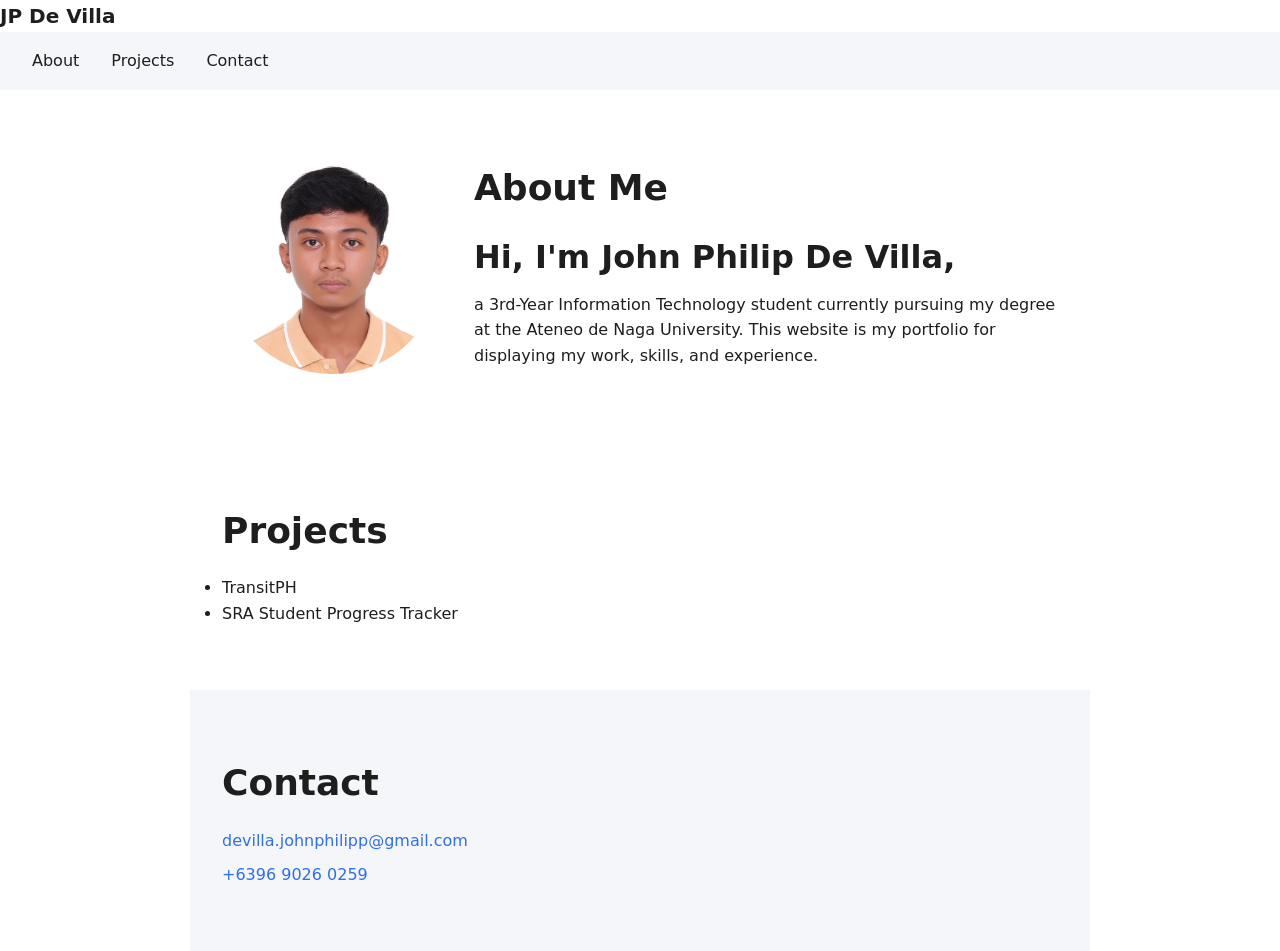
==== index.html @ 7314ba01 "replaced and rename to index.html." ====
<!DOCTYPE html>
<html lang="en">
<head>
    <meta charset="UTF-8">
    <meta name="viewport" content="width=device-width, initial-scale=1.0">
    <title>JP De Villa</title>
    <link rel="stylesheet" href="styles.css">
</head>
<body>
    <span id="logo">JP De Villa</span>
    <header>
        <nav>
            <ul>
                <li><a href="#about">About</a></li>
                <li><a href="#projects">Projects</a></li>
                <li><a href="#contact">Contact</a></li>
            </ul>
        </nav>
    </header>
<main>
<section id="about">
 <div class="about-content">
     <img src="imresizer-1725711321705.jpg" alt="JP De Villa professional logo or headshot for portfolio site" id="logo-image"> 
 <div class="about-text">
   
     <h2>About Me</h2>
<p id="text-em"><b>Hi, I'm John Philip De Villa,</b></p> 
    
<p> a 3rd-Year Information Technology student currently pursuing my degree at the Ateneo de Naga University.
This website is my portfolio for displaying my work, skills, and experience.</p>
</div>
</div>
</section>
</main>

<section id="projects">
    <h2>Projects</h2>
<ul> 
    <li>TransitPH</li>
    <li>SRA Student Progress Tracker</li>
</ul>
</section>

<section id="contact">
    <h2>Contact</h2>
<div class="contact-info">
<footer><a href="mailto:devilla.johnphilipp@gmail.com">devilla.johnphilipp@gmail.com</a></footer>
<footer><a href="tel:+639690260259">+6396 9026 0259</a></footer>
</div>  
</section>
</body>
</html>
---- styles.css ----
*, *::before, *::after {
    box-sizing: border-box;
    margin: 0;
    padding: 0;
}


:root {
    --color-bg: #ffffff;
    --color-bg-alt: #f5f6fa;
    --color-text: #1e1e1e;
    --color-primary: #2f6fed;
    --color-primary-dark: #1d4fbf;
    --font-main: system-ui, -apple-system, "Segoe UI", Roboto, sans-serif;
    --spacing-sm: 0.5rem;
    --spacing-md: 1rem;
    --spacing-lg: 2rem;
    --spacing-xl: 4rem;
    --max-width: 900px;
}


body {
    font-family: var(--font-main);
    color: var(--color-text);
    background: var(--color-bg);
    line-height: 1.6;
}

h2 {
    font-size: 1.75rem;
    margin-bottom: var(--spacing-md);
}

p {
    max-width: 65ch; 
}

a {
    color: var(--color-primary);
    text-decoration: none;
}

a:hover,
a:focus {
    text-decoration: underline;
}


header {
    display: flex;
    flex-wrap: wrap;
    align-items: center;
    justify-content: space-between;
    gap: var(--spacing-md);
    padding: var(--spacing-md) var(--spacing-lg);
    background: var(--color-bg-alt);
    position: sticky;
    top: 0;
    z-index: 10;
}

#logo {
    font-weight: 700;
    font-size: 1.25rem;
}


.about-content {
    display: flex;
    flex-direction: column; 
    align-items: center;
    gap: var(--spacing-lg);
    text-align: center;
}

#logo-image {
    width: 220px;
    height: 220px;
    object-fit: cover;    
    border-radius: 50%;   
    flex-shrink: 0;       
}
.about-text {
    flex: 1; 
}

#text-em {
    font-size: 2rem;
 margin-bottom: var(--spacing-sm); 
}
@media (min-width: 640px) {
    .about-content {
        flex-direction: row; 
        align-items: center;
        text-align: left;
    }
}

header nav ul {
    display: flex;
    gap: var(--spacing-lg);
    list-style: none;
}

header nav a {
    color: var(--color-text);
    font-weight: 500;
}

header nav a.active {
    color: var(--color-primary);
}


section {
    max-width: var(--max-width);
    margin: 0 auto;
    padding: var(--spacing-xl) var(--spacing-lg);
    scroll-margin-top: 80px; 
}

section:nth-of-type(even) {
    background: var(--color-bg-alt);
}

.contact-info {
    display: flex;
    flex-direction: column;
    gap: var(--spacing-sm)
}
@media (min-width: 640px) {
    section {
        padding: var(--spacing-xl) var(--spacing-lg);
    }

    h2 {
        font-size: 2.25rem;
    }
}
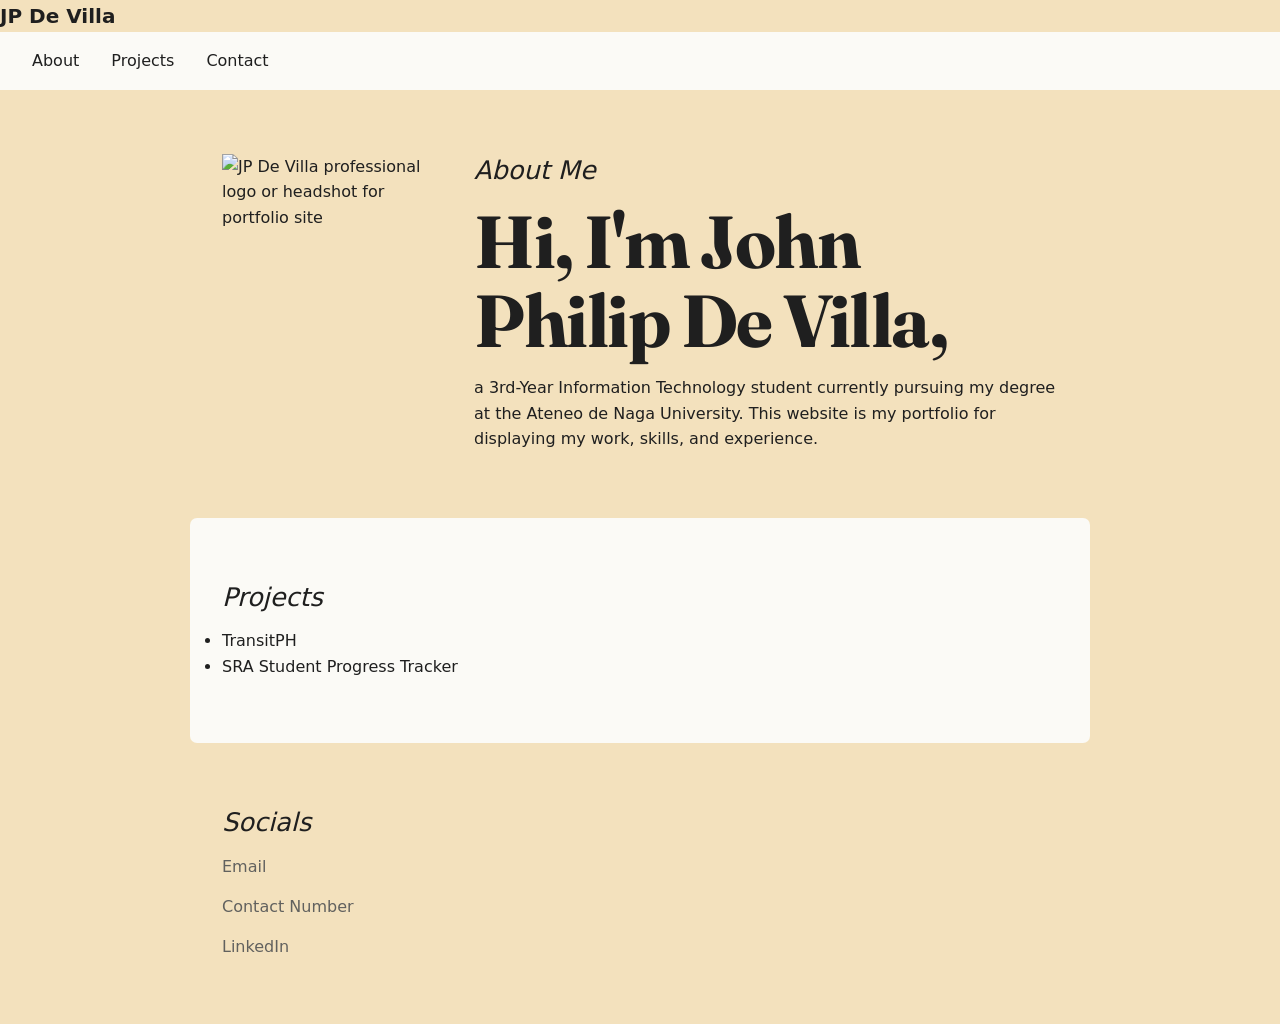
==== commit 0d0a9aac: "adjusted codes; improved design." ====
--- a/index.html
+++ b/index.html
@@ -4,6 +4,9 @@
     <meta charset="UTF-8">
     <meta name="viewport" content="width=device-width, initial-scale=1.0">
     <title>JP De Villa</title>
+    <link rel="preconnect" href="https://fonts.googleapis.com">
+    <link rel="preconnect" href="https://fonts.gstatic.com" crossorigin>
+    <link href="https://fonts.googleapis.com/css2?family=Fraunces:ital,wght@0,400;0,600;1,400;1,500&family=Inter:wght@400;500;600&family=JetBrains+Mono:wght@400;500&display=swap" rel="stylesheet">
     <link rel="stylesheet" href="styles.css">
 </head>
 <body>
@@ -20,7 +23,7 @@
 <main>
 <section id="about">
  <div class="about-content">
-     <img src="imresizer-1725711321705.jpg" alt="JP De Villa professional logo or headshot for portfolio site" id="logo-image"> 
+     <img src="DSC05195.jpg" alt="JP De Villa professional logo or headshot for portfolio site" id="logo-image"> 
  <div class="about-text">
    
      <h2>About Me</h2>
@@ -31,7 +34,6 @@
 </div>
 </div>
 </section>
-</main>
 
 <section id="projects">
     <h2>Projects</h2>
@@ -42,11 +44,14 @@
 </section>
 
 <section id="contact">
-    <h2>Contact</h2>
+   <h2>Socials</h2>
 <div class="contact-info">
-<footer><a href="mailto:devilla.johnphilipp@gmail.com">devilla.johnphilipp@gmail.com</a></footer>
-<footer><a href="tel:+639690260259">+6396 9026 0259</a></footer>
+<footer><a href="mailto:devilla.johnphilipp@gmail.com" target="_blank" rel="noopener noreferrer">Email</a></footer>
+<footer><a href="tel:+639690260259">Contact Number</a></footer>
+<footer><a href="https://www.linkedin.com/in/johnphilip-devilla-722bb538a/" target="_blank" rel="noopener noreferrer"  >LinkedIn</a></footer>
 </div>  
 </section>
+</main>
+<script src="script.js"></script>
 </body>
-</html>
+</html>
--- a/styles.css
+++ b/styles.css
@@ -1,4 +1,3 @@
-
 *, *::before, *::after {
     box-sizing: border-box;
     margin: 0;
@@ -7,13 +6,16 @@
 
 
 :root {
-    --color-bg: #ffffff;
-    --color-bg-alt: #f5f6fa;
-    --color-text: #1e1e1e;
-    --color-primary: #2f6fed;
+    --color-bg: #f3e1bd;
+    --color-bg-alt: #fbfaf6;
+    --color-text: hsl(0, 0%, 12%);
+    --color-primary: #5f5f5dfc;
     --color-primary-dark: #1d4fbf;
-    --font-main: system-ui, -apple-system, "Segoe UI", Roboto, sans-serif;
-    --spacing-sm: 0.5rem;
+    --font-display: 'Fraunces', Georgia, 'Times New Roman', serif;
+    --font-body: 'Inter', -apple-system, BlinkMacSystemFont, 'Segoe UI', sans-serif;
+    --font-mono: 'JetBrains Mono', ui-monospace, 'SF Mono', monospace;
+    --font-main: system-ui, -apple-system, "Fraunces 9pt SuperSoft Thin", JetBrains Mono, sans-serif;
+    --spacing-sm: 0.9rem;
     --spacing-md: 1rem;
     --spacing-lg: 2rem;
     --spacing-xl: 4rem;
@@ -29,8 +31,11 @@
 }
 
 h2 {
-    font-size: 1.75rem;
+    font-style: italic;
+    font-size: clamp(1.1rem, 2.5vw, 1.6rem);
     margin-bottom: var(--spacing-md);
+    font-weight: 100;
+    line-height: 1.2;
 }
 
 p {
@@ -76,10 +81,11 @@
 }
 
 #logo-image {
+    size: 30;
     width: 220px;
-    height: 220px;
+    height: 300px;
     object-fit: cover;    
-    border-radius: 50%;   
+     
     flex-shrink: 0;       
 }
 .about-text {
@@ -87,7 +93,12 @@
 }
 
 #text-em {
-    font-size: 2rem;
+    font-family:var(--font-display);
+     font-weight: 50;
+     font-size: clamp(2.3rem, 6.2vw, 4.6rem);
+    line-height: 1.08;
+    letter-spacing: -0.02em;
+    max-width: 16ch;
  margin-bottom: var(--spacing-sm); 
 }
 @media (min-width: 640px) {
@@ -123,6 +134,7 @@
 
 section:nth-of-type(even) {
     background: var(--color-bg-alt);
+    border-radius: 7px 7px 7px 7px;
 }
 
 .contact-info {
@@ -134,8 +146,4 @@
     section {
         padding: var(--spacing-xl) var(--spacing-lg);
     }
-
-    h2 {
-        font-size: 2.25rem;
-    }
 }
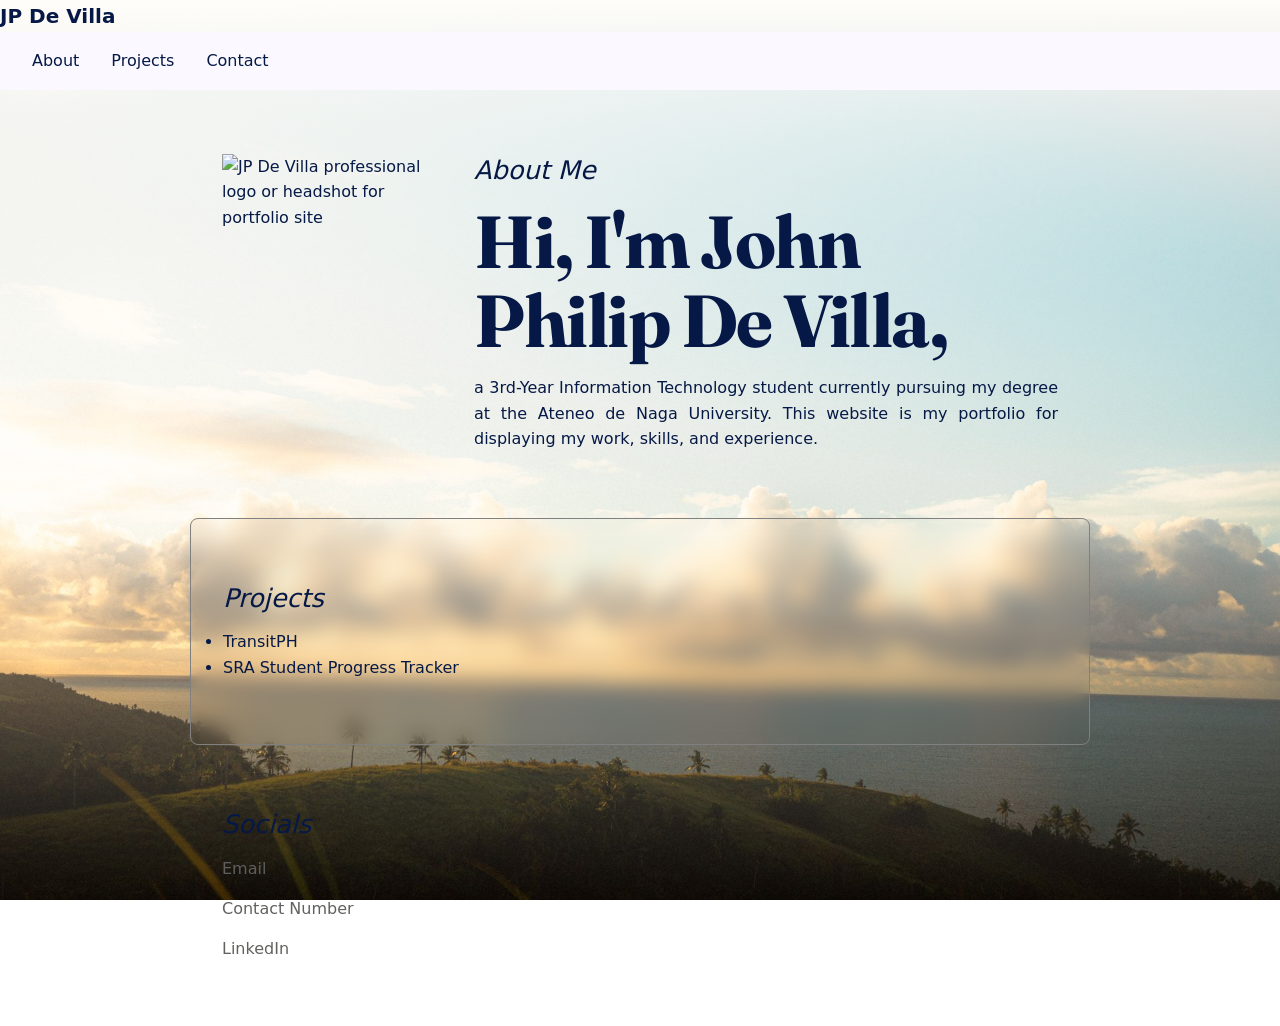
==== commit 31d41bfb: "add background-image element w/ linear gradient." ====
--- a/index.html
+++ b/index.html
@@ -29,7 +29,7 @@
      <h2>About Me</h2>
 <p id="text-em"><b>Hi, I'm John Philip De Villa,</b></p> 
     
-<p> a 3rd-Year Information Technology student currently pursuing my degree at the Ateneo de Naga University.
+<p id="text-description"> a 3rd-Year Information Technology student currently pursuing my degree at the Ateneo de Naga University.
 This website is my portfolio for displaying my work, skills, and experience.</p>
 </div>
 </div>
--- a/styles.css
+++ b/styles.css
@@ -6,9 +6,10 @@
 
 
 :root {
-    --color-bg: #f3e1bd;
-    --color-bg-alt: #fbfaf6;
-    --color-text: hsl(0, 0%, 12%);
+    --color-bg: #ffd03586;
+    --color-bg-alt: #fbf9ff;
+    --color-text: hsl(222, 84%, 15%);
+    --color-text-description: hsla(197, 58%, 8%, 0.979);
     --color-primary: #5f5f5dfc;
     --color-primary-dark: #1d4fbf;
     --font-display: 'Fraunces', Georgia, 'Times New Roman', serif;
@@ -26,8 +27,14 @@
 body {
     font-family: var(--font-main);
     color: var(--color-text);
-    background: var(--color-bg);
     line-height: 1.6;
+    background-image:
+        linear-gradient(rgb(255, 253, 249), rgba(0, 0, 0, 0)),
+        url("sunset-bg.jpg");
+    background-size: cover;
+    background-position: center top;
+    background-repeat: no-repeat;
+    background-attachment: fixed;
 }
 
 h2 {
@@ -101,6 +108,11 @@
     max-width: 16ch;
  margin-bottom: var(--spacing-sm); 
 }
+
+
+#text-description {
+  text-align: justify;
+}
 @media (min-width: 640px) {
     .about-content {
         flex-direction: row; 
@@ -133,8 +145,11 @@
 }
 
 section:nth-of-type(even) {
-    background: var(--color-bg-alt);
-    border-radius: 7px 7px 7px 7px;
+    background: transparent;
+    backdrop-filter: blur(10px);
+    border: 1px solid gray;
+    border-radius: 8px;
+   ;
 }
 
 .contact-info {
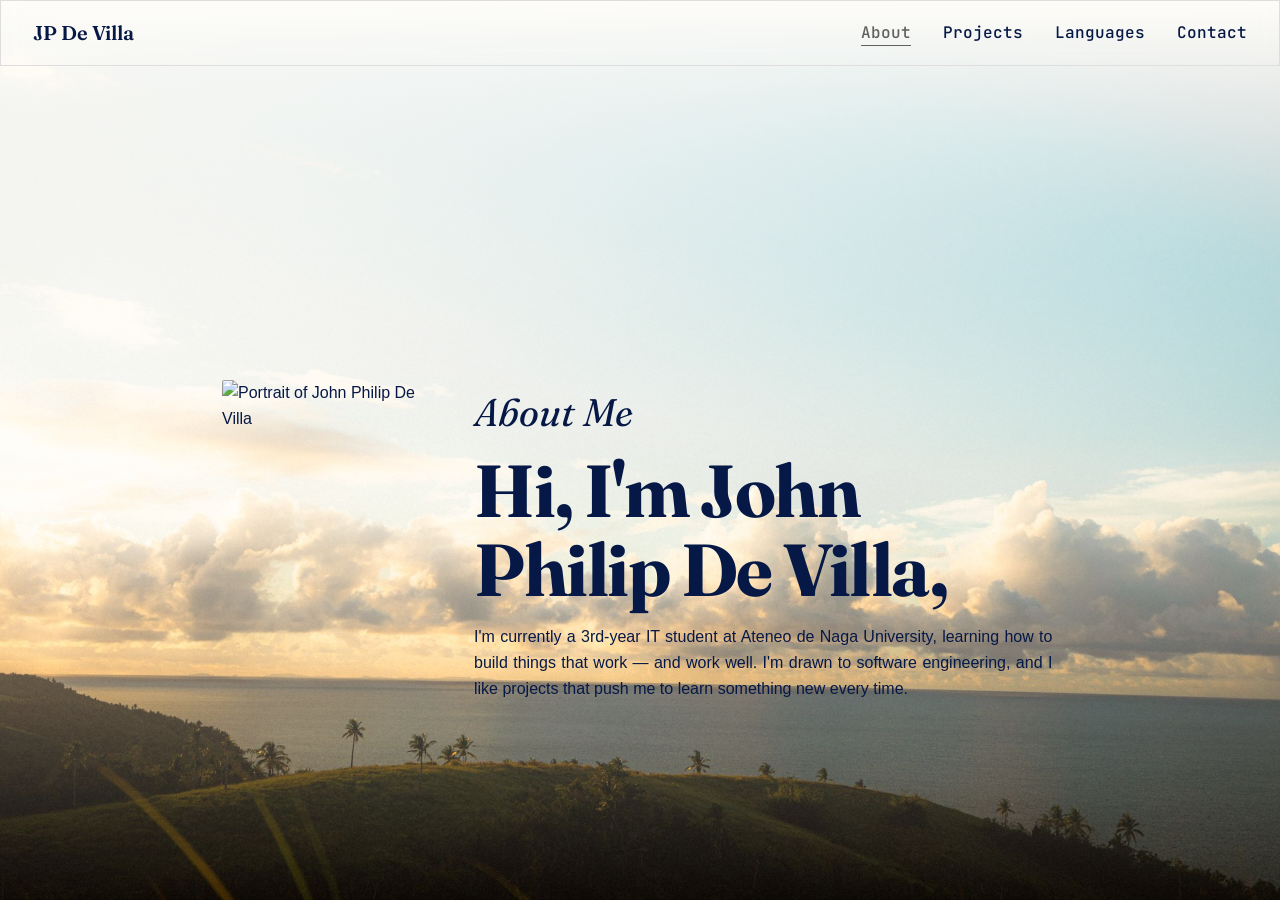
==== commit fd6cbbb4: "Move portfolio files to root directory for GitHub Pages" ====
--- a/index.html
+++ b/index.html
@@ -3,55 +3,43 @@
 <head>
     <meta charset="UTF-8">
     <meta name="viewport" content="width=device-width, initial-scale=1.0">
-    <title>JP De Villa</title>
+    <title>JP De Villa — About</title>
     <link rel="preconnect" href="https://fonts.googleapis.com">
     <link rel="preconnect" href="https://fonts.gstatic.com" crossorigin>
     <link href="https://fonts.googleapis.com/css2?family=Fraunces:ital,wght@0,400;0,600;1,400;1,500&family=Inter:wght@400;500;600&family=JetBrains+Mono:wght@400;500&display=swap" rel="stylesheet">
     <link rel="stylesheet" href="styles.css">
+    <link rel="stylesheet" href="https://cdnjs.cloudflare.com/ajax/libs/devicon/2.15.1/devicon.min.css">
 </head>
 <body>
-    <span id="logo">JP De Villa</span>
     <header>
+        <h1 id="logo">JP De Villa</h1>
         <nav>
             <ul>
-                <li><a href="#about">About</a></li>
-                <li><a href="#projects">Projects</a></li>
-                <li><a href="#contact">Contact</a></li>
+                <li><a href="index.html" class="active">About</a></li>
+                <li><a href="projects.html">Projects</a></li>
+                <li><a href="languages.html">Languages</a></li>
+                <li><a href="contact.html">Contact</a></li>
             </ul>
         </nav>
     </header>
-<main>
-<section id="about">
- <div class="about-content">
-     <img src="DSC05195.jpg" alt="JP De Villa professional logo or headshot for portfolio site" id="logo-image"> 
- <div class="about-text">
-   
-     <h2>About Me</h2>
-<p id="text-em"><b>Hi, I'm John Philip De Villa,</b></p> 
-    
-<p id="text-description"> a 3rd-Year Information Technology student currently pursuing my degree at the Ateneo de Naga University.
-This website is my portfolio for displaying my work, skills, and experience.</p>
-</div>
-</div>
-</section>
 
-<section id="projects">
-    <h2>Projects</h2>
-<ul> 
-    <li>TransitPH</li>
-    <li>SRA Student Progress Tracker</li>
-</ul>
-</section>
+    <main>
+        <section id="about">
+            <div class="about-content">
+                <img src="DSC05195.jpg" alt="Portrait of John Philip De Villa" id="logo-image">
+                <div class="about-text">
+                    <h2>About Me</h2>
+                    <p id="text-em"><b>Hi, I'm John Philip De Villa,</b></p>
+                    <p id="text-description">
+                        I'm currently a 3rd-year IT student at Ateneo de Naga University, learning how to build things
+                        that work — and work well. I'm drawn to software engineering, and I like projects that push me
+                        to learn something new every time.
+                    </p>
+                </div>
+            </div>
+        </section>
+    </main>
 
-<section id="contact">
-   <h2>Socials</h2>
-<div class="contact-info">
-<footer><a href="mailto:devilla.johnphilipp@gmail.com" target="_blank" rel="noopener noreferrer">Email</a></footer>
-<footer><a href="tel:+639690260259">Contact Number</a></footer>
-<footer><a href="https://www.linkedin.com/in/johnphilip-devilla-722bb538a/" target="_blank" rel="noopener noreferrer"  >LinkedIn</a></footer>
-</div>  
-</section>
-</main>
-<script src="script.js"></script>
+    <script src="script.js"></script>
 </body>
 </html>
--- a/styles.css
+++ b/styles.css
@@ -4,18 +4,13 @@
     padding: 0;
 }
 
-
 :root {
-    --color-bg: #ffd03586;
     --color-bg-alt: #fbf9ff;
     --color-text: hsl(222, 84%, 15%);
-    --color-text-description: hsla(197, 58%, 8%, 0.979);
     --color-primary: #5f5f5dfc;
-    --color-primary-dark: #1d4fbf;
     --font-display: 'Fraunces', Georgia, 'Times New Roman', serif;
     --font-body: 'Inter', -apple-system, BlinkMacSystemFont, 'Segoe UI', sans-serif;
     --font-mono: 'JetBrains Mono', ui-monospace, 'SF Mono', monospace;
-    --font-main: system-ui, -apple-system, "Fraunces 9pt SuperSoft Thin", JetBrains Mono, sans-serif;
     --spacing-sm: 0.9rem;
     --spacing-md: 1rem;
     --spacing-lg: 2rem;
@@ -23,9 +18,8 @@
     --max-width: 900px;
 }
 
-
 body {
-    font-family: var(--font-main);
+    font-family: var(--font-body);
     color: var(--color-text);
     line-height: 1.6;
     background-image:
@@ -38,15 +32,16 @@
 }
 
 h2 {
+    font-family: var(--font-display);
     font-style: italic;
-    font-size: clamp(1.1rem, 2.5vw, 1.6rem);
+    font-size: clamp(2.2rem, 4vw, 2.4rem);
     margin-bottom: var(--spacing-md);
-    font-weight: 100;
+    font-weight: 400;
     line-height: 1.2;
 }
 
 p {
-    max-width: 65ch; 
+    max-width: 65ch;
 }
 
 a {
@@ -58,6 +53,7 @@
 a:focus {
     text-decoration: underline;
 }
+
 
 
 header {
@@ -67,96 +63,207 @@
     justify-content: space-between;
     gap: var(--spacing-md);
     padding: var(--spacing-md) var(--spacing-lg);
-    background: var(--color-bg-alt);
+    background: transparent;
+    backdrop-filter: blur(10px);
+    border: 0.5px solid rgb(222, 222, 222);
     position: sticky;
     top: 0;
     z-index: 10;
 }
 
 #logo {
-    font-weight: 700;
+    font-family: var(--font-display);
+    font-weight: 600;
     font-size: 1.25rem;
-}
-
-
-.about-content {
-    display: flex;
-    flex-direction: column; 
-    align-items: center;
-    gap: var(--spacing-lg);
-    text-align: center;
-}
-
-#logo-image {
-    size: 30;
-    width: 220px;
-    height: 300px;
-    object-fit: cover;    
-     
-    flex-shrink: 0;       
-}
-.about-text {
-    flex: 1; 
-}
-
-#text-em {
-    font-family:var(--font-display);
-     font-weight: 50;
-     font-size: clamp(2.3rem, 6.2vw, 4.6rem);
-    line-height: 1.08;
-    letter-spacing: -0.02em;
-    max-width: 16ch;
- margin-bottom: var(--spacing-sm); 
-}
-
-
-#text-description {
-  text-align: justify;
-}
-@media (min-width: 640px) {
-    .about-content {
-        flex-direction: row; 
-        align-items: center;
-        text-align: left;
-    }
+    color: var(--color-text);
 }
 
 header nav ul {
     display: flex;
     gap: var(--spacing-lg);
     list-style: none;
+    font-family: var(--font-mono);
 }
 
 header nav a {
     color: var(--color-text);
     font-weight: 500;
+    padding-bottom: 2px;
+    border-bottom: 1px solid transparent;
 }
 
 header nav a.active {
     color: var(--color-primary);
-}
+    border-bottom: 1px solid var(--color-primary);
+}
+
 
 
 section {
     max-width: var(--max-width);
     margin: 0 auto;
     padding: var(--spacing-xl) var(--spacing-lg);
-    scroll-margin-top: 80px; 
-}
-
-section:nth-of-type(even) {
+    margin-top: 250px ;
+}
+
+.card-section {
     background: transparent;
     backdrop-filter: blur(10px);
-    border: 1px solid gray;
+    border: 0.5px solid rgb(222, 222, 222);
     border-radius: 8px;
-   ;
-}
-
-.contact-info {
+}
+
+
+
+.about-content {
     display: flex;
     flex-direction: column;
-    gap: var(--spacing-sm)
-}
+    align-items: center;
+    gap: var(--spacing-lg);
+    text-align: center;
+}
+
+#logo-image {
+    width: 220px;
+    height: 330px;
+    border-radius: 2px;
+    object-fit: cover;
+    flex-shrink: 0;
+}
+
+.about-text {
+    flex: 1;
+}
+
+#text-em {
+    font-family: var(--font-display);
+    font-weight: 500;
+    font-size: clamp(2.3rem, 6.2vw, 4.6rem);
+    line-height: 1.08;
+    letter-spacing: -0.02em;
+    max-width: 16ch;
+    margin-bottom: var(--spacing-sm);
+}
+
+#text-description {
+    text-align: justify;
+}
+
+@media (min-width: 640px) {
+    .about-content {
+        flex-direction: row;
+        align-items: center;
+        text-align: left;
+    }
+}
+
+
+#project-list {
+    list-style: none;
+    display: grid;
+    grid-template-columns: repeat(auto-fit, minmax(260px, 1fr));
+    gap: var(--spacing-lg);
+    margin-top: var(--spacing-md);
+}
+
+.project-card {
+    padding: var(--spacing-lg);
+    border: 0.5px solid rgb(222, 222, 222);
+    border-radius: 10px;
+    background: rgba(255, 255, 255, 0.4);
+    backdrop-filter: blur(10px);
+    display: flex;
+    flex-direction: column;
+    gap: var(--spacing-sm);
+    transition: transform 0.2s ease, box-shadow 0.2s ease;
+}
+
+.project-card:hover {
+    transform: translateY(-4px);
+    box-shadow: 0 8px 24px rgba(0, 0, 0, 0.08);
+}
+
+.project-card h3 {
+    font-family: var(--font-display);
+    font-size: 1.3rem;
+    font-weight: 600;
+}
+
+.project-tags {
+    display: flex;
+    flex-wrap: wrap;
+    gap: 0.5rem;
+}
+
+.project-tags span {
+    font-family: var(--font-mono);
+    font-size: 0.75rem;
+    padding: 0.25rem 0.6rem;
+    border-radius: 999px;
+    background: rgba(0, 0, 0, 0.05);
+    color: var(--color-text);
+}
+
+.project-card a {
+    margin-top: auto;
+    font-family: var(--font-mono);
+    font-weight: 500;
+    font-size: 0.9rem;
+}
+
+
+#programming-languages ul {
+    display: flex;
+    flex-wrap: wrap;
+    gap: var(--spacing-md);
+    list-style: none;
+    margin-top: var(--spacing-md);
+}
+
+#programming-languages li {
+    display: flex;
+    flex-direction: column;
+    align-items: center;
+    gap: 0.4rem;
+    padding: var(--spacing-sm);
+    border: 0.5px solid rgb(222, 222, 222);
+    border-radius: 8px;
+    font-family: var(--font-mono);
+    font-size: 0.85rem;
+    min-width: 80px;
+    transition: transform 0.15s ease, border-color 0.15s ease;
+}
+
+#programming-languages li:hover {
+    transform: translateY(-3px);
+    border-color: var(--color-primary);
+}
+
+#programming-languages i {
+    font-size: 2rem;
+}
+
+
+.contact-info footer {
+    display: flex;
+    flex-wrap: wrap;
+    gap: var(--spacing-md);
+}
+
+.contact-info footer a {
+    padding: 0.5rem 1rem;
+    border: 0.5px solid rgb(222, 222, 222);
+    border-radius: 999px;
+    font-family: var(--font-mono);
+    font-size: 0.9rem;
+}
+
+.contact-info footer a:hover {
+    border-color: var(--color-primary);
+    text-decoration: none;
+    color: var(--color-primary);
+}
+
 @media (min-width: 640px) {
     section {
         padding: var(--spacing-xl) var(--spacing-lg);
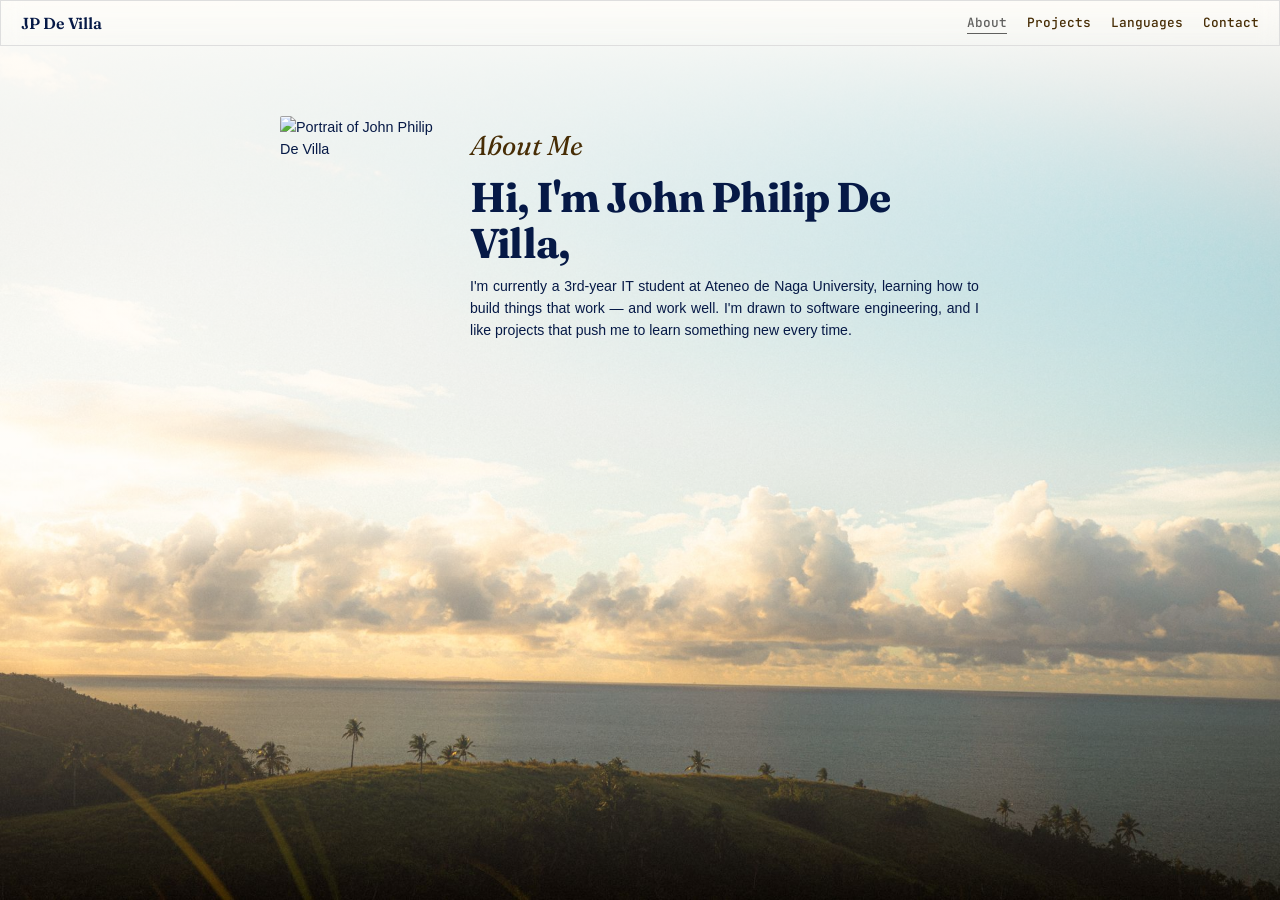
==== commit b45a7012: "update files." ====
--- a/index.html
+++ b/index.html
@@ -3,19 +3,49 @@
 <head>
     <meta charset="UTF-8">
     <meta name="viewport" content="width=device-width, initial-scale=1.0">
-    <title>JP De Villa — About</title>
+
+    <!-- SEO -->
+    <title>About — JP De Villa | IT Student & Aspiring Software Engineer</title>
+    <meta name="description" content="John Philip De Villa is a 3rd-year IT student at Ateneo de Naga University building web and mobile projects while studying software engineering.">
+    <meta name="robots" content="index, follow">
+    <link rel="canonical" href="https://jpdevilla.example.com/index.html">
+
+    <!-- Open Graph -->
+    <meta property="og:type" content="profile">
+    <meta property="og:title" content="About — JP De Villa">
+    <meta property="og:description" content="John Philip De Villa is a 3rd-year IT student at Ateneo de Naga University building web and mobile projects while studying software engineering.">
+    <meta property="og:url" content="https://jpdevilla.example.com/index.html">
+    <meta property="og:image" content="https://jpdevilla.example.com/DSC05195.jpg">
+
     <link rel="preconnect" href="https://fonts.googleapis.com">
     <link rel="preconnect" href="https://fonts.gstatic.com" crossorigin>
     <link href="https://fonts.googleapis.com/css2?family=Fraunces:ital,wght@0,400;0,600;1,400;1,500&family=Inter:wght@400;500;600&family=JetBrains+Mono:wght@400;500&display=swap" rel="stylesheet">
     <link rel="stylesheet" href="styles.css">
     <link rel="stylesheet" href="https://cdnjs.cloudflare.com/ajax/libs/devicon/2.15.1/devicon.min.css">
+
+    <script type="application/ld+json">
+    {
+        "@context": "https://schema.org",
+        "@type": "Person",
+        "name": "John Philip De Villa",
+        "jobTitle": "IT Student",
+        "alumniOf": {
+            "@type": "CollegeOrUniversity",
+            "name": "Ateneo de Naga University"
+        },
+        "knowsAbout": ["HTML", "CSS", "JavaScript", "Python", "Software Engineering"],
+        "url": "https://jpdevilla.example.com/index.html"
+    }
+    </script>
 </head>
 <body>
+    <a class="skip-link" href="#main-content">Skip to main content</a>
+
     <header>
         <h1 id="logo">JP De Villa</h1>
-        <nav>
+        <nav aria-label="Main navigation">
             <ul>
-                <li><a href="index.html" class="active">About</a></li>
+                <li><a href="index.html" class="active" aria-current="page">About</a></li>
                 <li><a href="projects.html">Projects</a></li>
                 <li><a href="languages.html">Languages</a></li>
                 <li><a href="contact.html">Contact</a></li>
@@ -23,12 +53,12 @@
         </nav>
     </header>
 
-    <main>
-        <section id="about">
+    <main id="main-content">
+        <section id="about" aria-labelledby="about-heading">
             <div class="about-content">
-                <img src="DSC05195.jpg" alt="Portrait of John Philip De Villa" id="logo-image">
+                <img src="DSC05195.jpg" alt="Portrait of John Philip De Villa" id="logo-image" width="160" height="240">
                 <div class="about-text">
-                    <h2>About Me</h2>
+                    <h2 id="about-heading">About Me</h2>
                     <p id="text-em"><b>Hi, I'm John Philip De Villa,</b></p>
                     <p id="text-description">
                         I'm currently a 3rd-year IT student at Ateneo de Naga University, learning how to build things
--- a/styles.css
+++ b/styles.css
@@ -11,17 +11,18 @@
     --font-display: 'Fraunces', Georgia, 'Times New Roman', serif;
     --font-body: 'Inter', -apple-system, BlinkMacSystemFont, 'Segoe UI', sans-serif;
     --font-mono: 'JetBrains Mono', ui-monospace, 'SF Mono', monospace;
-    --spacing-sm: 0.9rem;
-    --spacing-md: 1rem;
-    --spacing-lg: 2rem;
-    --spacing-xl: 4rem;
-    --max-width: 900px;
+    --spacing-sm: 0.6rem;
+    --spacing-md: 0.75rem;
+    --spacing-lg: 1.25rem;
+    --spacing-xl: 2.5rem;
+    --max-width: 760px;
 }
 
 body {
     font-family: var(--font-body);
+    font-size: 0.9rem;
     color: var(--color-text);
-    line-height: 1.6;
+    line-height: 1.55;
     background-image:
         linear-gradient(rgb(255, 253, 249), rgba(0, 0, 0, 0)),
         url("sunset-bg.jpg");
@@ -33,19 +34,21 @@
 
 h2 {
     font-family: var(--font-display);
+    color: rgb(71, 45, 5);
     font-style: italic;
-    font-size: clamp(2.2rem, 4vw, 2.4rem);
+    font-size: clamp(1.5rem, 2.4vw, 1.7rem);
     margin-bottom: var(--spacing-md);
     font-weight: 400;
-    line-height: 1.2;
+    line-height: 1.15;
 }
 
 p {
     max-width: 65ch;
+    font-size: 0.9rem;
 }
 
 a {
-    color: var(--color-primary);
+    color:  rgb(71, 45, 5);
     text-decoration: none;
 }
 
@@ -55,6 +58,24 @@
 }
 
 
+
+.skip-link {
+    position: absolute;
+    left: -9999px;
+    top: 0;
+    z-index: 100;
+    background: var(--color-primary);
+    color: #fff;
+    padding: 0.6rem 1rem;
+    border-radius: 4px;
+    font-family: var(--font-mono);
+    font-size: 0.85rem;
+}
+
+.skip-link:focus {
+    left: var(--spacing-md);
+    top: var(--spacing-md);
+}
 
 header {
     display: flex;
@@ -62,7 +83,7 @@
     align-items: center;
     justify-content: space-between;
     gap: var(--spacing-md);
-    padding: var(--spacing-md) var(--spacing-lg);
+    padding: var(--spacing-sm) var(--spacing-lg);
     background: transparent;
     backdrop-filter: blur(10px);
     border: 0.5px solid rgb(222, 222, 222);
@@ -74,7 +95,7 @@
 #logo {
     font-family: var(--font-display);
     font-weight: 600;
-    font-size: 1.25rem;
+    font-size: 1rem;
     color: var(--color-text);
 }
 
@@ -83,13 +104,20 @@
     gap: var(--spacing-lg);
     list-style: none;
     font-family: var(--font-mono);
+    font-size: 0.8rem;
 }
 
 header nav a {
-    color: var(--color-text);
+   
+    color: rgb(71, 45, 5);
     font-weight: 500;
     padding-bottom: 2px;
     border-bottom: 1px solid transparent;
+}
+
+header nav a:hover {
+ border-bottom: 1px solid var(--color-primary);
+    text-decoration: none; 
 }
 
 header nav a.active {
@@ -103,14 +131,11 @@
     max-width: var(--max-width);
     margin: 0 auto;
     padding: var(--spacing-xl) var(--spacing-lg);
-    margin-top: 250px ;
+    margin-top: 30px;
 }
 
 .card-section {
-    background: transparent;
     backdrop-filter: blur(10px);
-    border: 0.5px solid rgb(222, 222, 222);
-    border-radius: 8px;
 }
 
 
@@ -118,14 +143,13 @@
 .about-content {
     display: flex;
     flex-direction: column;
-    align-items: center;
-    gap: var(--spacing-lg);
-    text-align: center;
+    gap: 30px;
+    text-align: left;
 }
 
 #logo-image {
-    width: 220px;
-    height: 330px;
+    width: 160px;
+    height: 240px;
     border-radius: 2px;
     object-fit: cover;
     flex-shrink: 0;
@@ -137,9 +161,9 @@
 
 #text-em {
     font-family: var(--font-display);
-    font-weight: 500;
-    font-size: clamp(2.3rem, 6.2vw, 4.6rem);
-    line-height: 1.08;
+    font-weight: 400;
+    font-size: clamp(2.6rem, 3.2vw, 2.2rem);
+    line-height: 1.12;
     letter-spacing: -0.02em;
     max-width: 16ch;
     margin-bottom: var(--spacing-sm);
@@ -147,6 +171,7 @@
 
 #text-description {
     text-align: justify;
+    font-size: 0.88rem;
 }
 
 @media (min-width: 640px) {
@@ -161,44 +186,48 @@
 #project-list {
     list-style: none;
     display: grid;
-    grid-template-columns: repeat(auto-fit, minmax(260px, 1fr));
-    gap: var(--spacing-lg);
+    grid-template-columns: repeat(auto-fit, minmax(220px, 1fr));
+    gap: var(--spacing-md);
     margin-top: var(--spacing-md);
 }
 
 .project-card {
-    padding: var(--spacing-lg);
-    border: 0.5px solid rgb(222, 222, 222);
-    border-radius: 10px;
-    background: rgba(255, 255, 255, 0.4);
+    padding: var(--spacing-md);
+    border: none;
+    border-radius: 8px;
+    background: none;
     backdrop-filter: blur(10px);
     display: flex;
     flex-direction: column;
-    gap: var(--spacing-sm);
+    gap: 0.5rem;
     transition: transform 0.2s ease, box-shadow 0.2s ease;
 }
 
 .project-card:hover {
-    transform: translateY(-4px);
-    box-shadow: 0 8px 24px rgba(0, 0, 0, 0.08);
+    transform: translateY(-3px);
+    box-shadow: 0 6px 18px rgba(0, 0, 0, 0.08);
 }
 
 .project-card h3 {
     font-family: var(--font-display);
-    font-size: 1.3rem;
+    font-size: 1.05rem;
     font-weight: 600;
 }
 
+.project-card p {
+    font-size: 0.85rem;
+}
+
 .project-tags {
     display: flex;
     flex-wrap: wrap;
-    gap: 0.5rem;
+    gap: 0.4rem;
 }
 
 .project-tags span {
     font-family: var(--font-mono);
-    font-size: 0.75rem;
-    padding: 0.25rem 0.6rem;
+    font-size: 0.68rem;
+    padding: 0.2rem 0.5rem;
     border-radius: 999px;
     background: rgba(0, 0, 0, 0.05);
     color: var(--color-text);
@@ -208,60 +237,77 @@
     margin-top: auto;
     font-family: var(--font-mono);
     font-weight: 500;
-    font-size: 0.9rem;
-}
-
-
+    font-size: 0.8rem;
+}
+
+#language-header {
+    display: flex;
+    align-items: center;
+    justify-content: center;
+}
 #programming-languages ul {
     display: flex;
     flex-wrap: wrap;
-    gap: var(--spacing-md);
+     align-items: center;
+    justify-content: center;
+    gap: var(--spacing-sm);
     list-style: none;
     margin-top: var(--spacing-md);
 }
 
 #programming-languages li {
     display: flex;
-    flex-direction: column;
+    flex-direction: row;
     align-items: center;
-    gap: 0.4rem;
-    padding: var(--spacing-sm);
+    justify-content: center;
+    gap: 0.8rem;
+    padding: 0.6rem;
     border: 0.5px solid rgb(222, 222, 222);
-    border-radius: 8px;
-    font-family: var(--font-mono);
-    font-size: 0.85rem;
-    min-width: 80px;
+    border-radius: 8px ;
+    backdrop-filter: blur(1px);
+    font-family: var(--font-mono);
+    font-size: 0.75rem;
+    min-width: 64px;
+    margin-top: 30px;
     transition: transform 0.15s ease, border-color 0.15s ease;
 }
 
 #programming-languages li:hover {
-    transform: translateY(-3px);
-    border-color: var(--color-primary);
+    transform: translateY(-2px);
+    border-color: rgb(3, 65, 31);
 }
 
 #programming-languages i {
-    font-size: 2rem;
+    font-size: 1.5rem;
+}
+
+.contact-description li {
+  font-size: 0.6rem;
+  font-family: var(--font-mono);
+  margin-right: 30px;
+  list-style: none;
 }
 
 
 .contact-info footer {
     display: flex;
     flex-wrap: wrap;
-    gap: var(--spacing-md);
+    gap: var(--spacing-sm);
+    margin-top: 40px; 
 }
 
 .contact-info footer a {
-    padding: 0.5rem 1rem;
+    padding: 0.4rem 0.85rem;
     border: 0.5px solid rgb(222, 222, 222);
     border-radius: 999px;
     font-family: var(--font-mono);
-    font-size: 0.9rem;
+    font-size: 0.rem;
 }
 
 .contact-info footer a:hover {
-    border-color: var(--color-primary);
+    border-color: rgb(71, 45, 5);
     text-decoration: none;
-    color: var(--color-primary);
+    color:  rgb(71, 45, 5);
 }
 
 @media (min-width: 640px) {
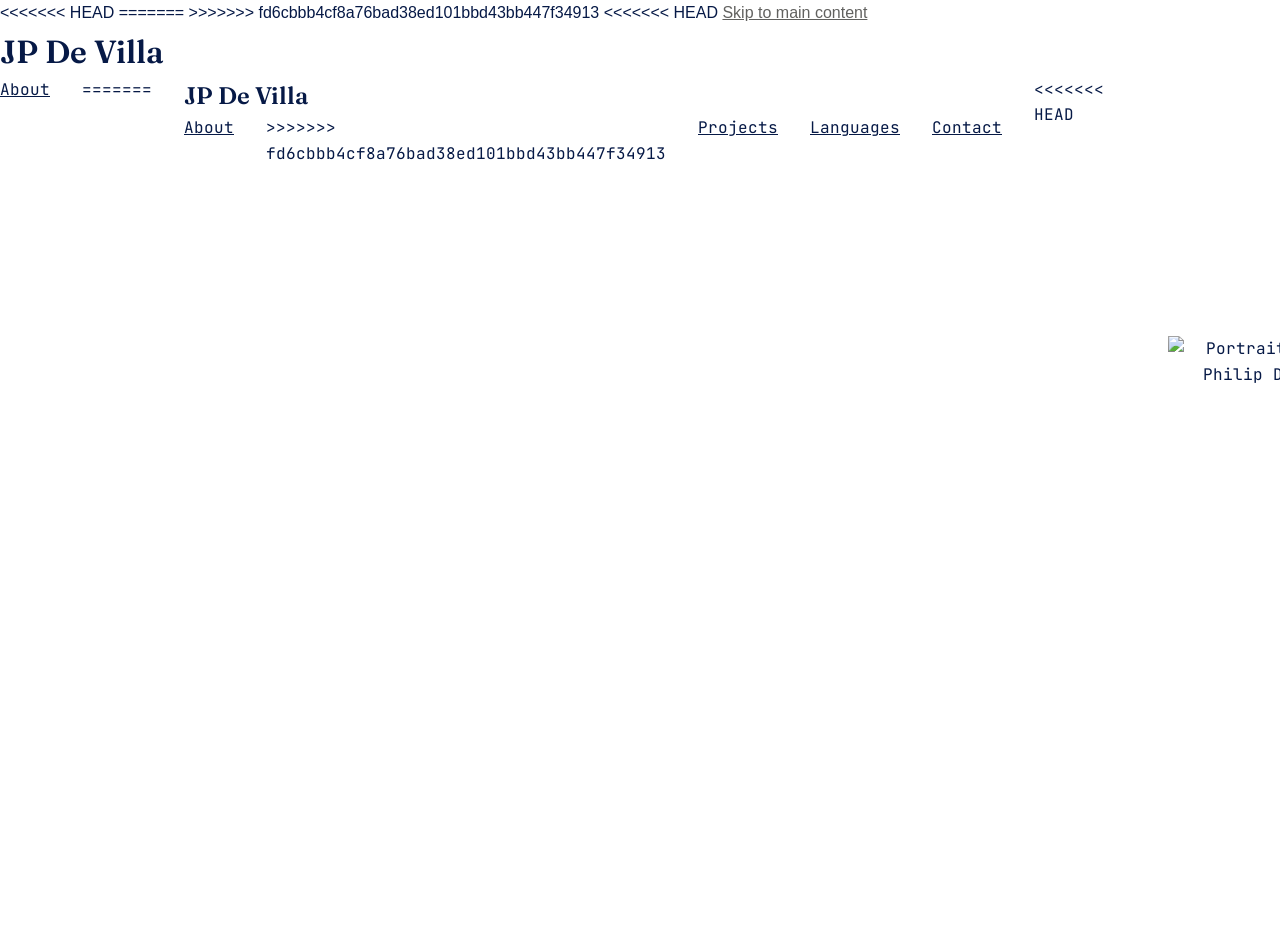
==== commit ab4c3835: "Merge remote and resolve conflicts." ====
--- a/index.html
+++ b/index.html
@@ -3,6 +3,7 @@
 <head>
     <meta charset="UTF-8">
     <meta name="viewport" content="width=device-width, initial-scale=1.0">
+<<<<<<< HEAD
 
     <!-- SEO -->
     <title>About — JP De Villa | IT Student & Aspiring Software Engineer</title>
@@ -17,11 +18,15 @@
     <meta property="og:url" content="https://jpdevilla.example.com/index.html">
     <meta property="og:image" content="https://jpdevilla.example.com/DSC05195.jpg">
 
+=======
+    <title>JP De Villa — About</title>
+>>>>>>> fd6cbbb4cf8a76bad38ed101bbd43bb447f34913
     <link rel="preconnect" href="https://fonts.googleapis.com">
     <link rel="preconnect" href="https://fonts.gstatic.com" crossorigin>
     <link href="https://fonts.googleapis.com/css2?family=Fraunces:ital,wght@0,400;0,600;1,400;1,500&family=Inter:wght@400;500;600&family=JetBrains+Mono:wght@400;500&display=swap" rel="stylesheet">
     <link rel="stylesheet" href="styles.css">
     <link rel="stylesheet" href="https://cdnjs.cloudflare.com/ajax/libs/devicon/2.15.1/devicon.min.css">
+<<<<<<< HEAD
 
     <script type="application/ld+json">
     {
@@ -46,6 +51,15 @@
         <nav aria-label="Main navigation">
             <ul>
                 <li><a href="index.html" class="active" aria-current="page">About</a></li>
+=======
+</head>
+<body>
+    <header>
+        <h1 id="logo">JP De Villa</h1>
+        <nav>
+            <ul>
+                <li><a href="index.html" class="active">About</a></li>
+>>>>>>> fd6cbbb4cf8a76bad38ed101bbd43bb447f34913
                 <li><a href="projects.html">Projects</a></li>
                 <li><a href="languages.html">Languages</a></li>
                 <li><a href="contact.html">Contact</a></li>
@@ -53,12 +67,21 @@
         </nav>
     </header>
 
+<<<<<<< HEAD
     <main id="main-content">
         <section id="about" aria-labelledby="about-heading">
             <div class="about-content">
                 <img src="DSC05195.jpg" alt="Portrait of John Philip De Villa" id="logo-image" width="160" height="240">
                 <div class="about-text">
                     <h2 id="about-heading">About Me</h2>
+=======
+    <main>
+        <section id="about">
+            <div class="about-content">
+                <img src="DSC05195.jpg" alt="Portrait of John Philip De Villa" id="logo-image">
+                <div class="about-text">
+                    <h2>About Me</h2>
+>>>>>>> fd6cbbb4cf8a76bad38ed101bbd43bb447f34913
                     <p id="text-em"><b>Hi, I'm John Philip De Villa,</b></p>
                     <p id="text-description">
                         I'm currently a 3rd-year IT student at Ateneo de Naga University, learning how to build things
--- a/styles.css
+++ b/styles.css
@@ -11,18 +11,31 @@
     --font-display: 'Fraunces', Georgia, 'Times New Roman', serif;
     --font-body: 'Inter', -apple-system, BlinkMacSystemFont, 'Segoe UI', sans-serif;
     --font-mono: 'JetBrains Mono', ui-monospace, 'SF Mono', monospace;
+<<<<<<< HEAD
     --spacing-sm: 0.6rem;
     --spacing-md: 0.75rem;
     --spacing-lg: 1.25rem;
     --spacing-xl: 2.5rem;
     --max-width: 760px;
+=======
+    --spacing-sm: 0.9rem;
+    --spacing-md: 1rem;
+    --spacing-lg: 2rem;
+    --spacing-xl: 4rem;
+    --max-width: 900px;
+>>>>>>> fd6cbbb4cf8a76bad38ed101bbd43bb447f34913
 }
 
 body {
     font-family: var(--font-body);
+<<<<<<< HEAD
     font-size: 0.9rem;
     color: var(--color-text);
     line-height: 1.55;
+=======
+    color: var(--color-text);
+    line-height: 1.6;
+>>>>>>> fd6cbbb4cf8a76bad38ed101bbd43bb447f34913
     background-image:
         linear-gradient(rgb(255, 253, 249), rgba(0, 0, 0, 0)),
         url("sunset-bg.jpg");
@@ -34,21 +47,36 @@
 
 h2 {
     font-family: var(--font-display);
+<<<<<<< HEAD
     color: rgb(71, 45, 5);
     font-style: italic;
     font-size: clamp(1.5rem, 2.4vw, 1.7rem);
     margin-bottom: var(--spacing-md);
     font-weight: 400;
     line-height: 1.15;
+=======
+    font-style: italic;
+    font-size: clamp(2.2rem, 4vw, 2.4rem);
+    margin-bottom: var(--spacing-md);
+    font-weight: 400;
+    line-height: 1.2;
+>>>>>>> fd6cbbb4cf8a76bad38ed101bbd43bb447f34913
 }
 
 p {
     max-width: 65ch;
+<<<<<<< HEAD
     font-size: 0.9rem;
 }
 
 a {
     color:  rgb(71, 45, 5);
+=======
+}
+
+a {
+    color: var(--color-primary);
+>>>>>>> fd6cbbb4cf8a76bad38ed101bbd43bb447f34913
     text-decoration: none;
 }
 
@@ -59,6 +87,7 @@
 
 
 
+<<<<<<< HEAD
 .skip-link {
     position: absolute;
     left: -9999px;
@@ -77,13 +106,19 @@
     top: var(--spacing-md);
 }
 
+=======
+>>>>>>> fd6cbbb4cf8a76bad38ed101bbd43bb447f34913
 header {
     display: flex;
     flex-wrap: wrap;
     align-items: center;
     justify-content: space-between;
     gap: var(--spacing-md);
+<<<<<<< HEAD
     padding: var(--spacing-sm) var(--spacing-lg);
+=======
+    padding: var(--spacing-md) var(--spacing-lg);
+>>>>>>> fd6cbbb4cf8a76bad38ed101bbd43bb447f34913
     background: transparent;
     backdrop-filter: blur(10px);
     border: 0.5px solid rgb(222, 222, 222);
@@ -95,7 +130,11 @@
 #logo {
     font-family: var(--font-display);
     font-weight: 600;
+<<<<<<< HEAD
     font-size: 1rem;
+=======
+    font-size: 1.25rem;
+>>>>>>> fd6cbbb4cf8a76bad38ed101bbd43bb447f34913
     color: var(--color-text);
 }
 
@@ -104,22 +143,32 @@
     gap: var(--spacing-lg);
     list-style: none;
     font-family: var(--font-mono);
+<<<<<<< HEAD
     font-size: 0.8rem;
 }
 
 header nav a {
    
     color: rgb(71, 45, 5);
+=======
+}
+
+header nav a {
+    color: var(--color-text);
+>>>>>>> fd6cbbb4cf8a76bad38ed101bbd43bb447f34913
     font-weight: 500;
     padding-bottom: 2px;
     border-bottom: 1px solid transparent;
 }
 
+<<<<<<< HEAD
 header nav a:hover {
  border-bottom: 1px solid var(--color-primary);
     text-decoration: none; 
 }
 
+=======
+>>>>>>> fd6cbbb4cf8a76bad38ed101bbd43bb447f34913
 header nav a.active {
     color: var(--color-primary);
     border-bottom: 1px solid var(--color-primary);
@@ -131,11 +180,22 @@
     max-width: var(--max-width);
     margin: 0 auto;
     padding: var(--spacing-xl) var(--spacing-lg);
+<<<<<<< HEAD
     margin-top: 30px;
 }
 
 .card-section {
     backdrop-filter: blur(10px);
+=======
+    margin-top: 250px ;
+}
+
+.card-section {
+    background: transparent;
+    backdrop-filter: blur(10px);
+    border: 0.5px solid rgb(222, 222, 222);
+    border-radius: 8px;
+>>>>>>> fd6cbbb4cf8a76bad38ed101bbd43bb447f34913
 }
 
 
@@ -143,6 +203,7 @@
 .about-content {
     display: flex;
     flex-direction: column;
+<<<<<<< HEAD
     gap: 30px;
     text-align: left;
 }
@@ -150,6 +211,16 @@
 #logo-image {
     width: 160px;
     height: 240px;
+=======
+    align-items: center;
+    gap: var(--spacing-lg);
+    text-align: center;
+}
+
+#logo-image {
+    width: 220px;
+    height: 330px;
+>>>>>>> fd6cbbb4cf8a76bad38ed101bbd43bb447f34913
     border-radius: 2px;
     object-fit: cover;
     flex-shrink: 0;
@@ -161,9 +232,15 @@
 
 #text-em {
     font-family: var(--font-display);
+<<<<<<< HEAD
     font-weight: 400;
     font-size: clamp(2.6rem, 3.2vw, 2.2rem);
     line-height: 1.12;
+=======
+    font-weight: 500;
+    font-size: clamp(2.3rem, 6.2vw, 4.6rem);
+    line-height: 1.08;
+>>>>>>> fd6cbbb4cf8a76bad38ed101bbd43bb447f34913
     letter-spacing: -0.02em;
     max-width: 16ch;
     margin-bottom: var(--spacing-sm);
@@ -171,7 +248,10 @@
 
 #text-description {
     text-align: justify;
+<<<<<<< HEAD
     font-size: 0.88rem;
+=======
+>>>>>>> fd6cbbb4cf8a76bad38ed101bbd43bb447f34913
 }
 
 @media (min-width: 640px) {
@@ -186,12 +266,18 @@
 #project-list {
     list-style: none;
     display: grid;
+<<<<<<< HEAD
     grid-template-columns: repeat(auto-fit, minmax(220px, 1fr));
     gap: var(--spacing-md);
+=======
+    grid-template-columns: repeat(auto-fit, minmax(260px, 1fr));
+    gap: var(--spacing-lg);
+>>>>>>> fd6cbbb4cf8a76bad38ed101bbd43bb447f34913
     margin-top: var(--spacing-md);
 }
 
 .project-card {
+<<<<<<< HEAD
     padding: var(--spacing-md);
     border: none;
     border-radius: 8px;
@@ -200,16 +286,32 @@
     display: flex;
     flex-direction: column;
     gap: 0.5rem;
+=======
+    padding: var(--spacing-lg);
+    border: 0.5px solid rgb(222, 222, 222);
+    border-radius: 10px;
+    background: rgba(255, 255, 255, 0.4);
+    backdrop-filter: blur(10px);
+    display: flex;
+    flex-direction: column;
+    gap: var(--spacing-sm);
+>>>>>>> fd6cbbb4cf8a76bad38ed101bbd43bb447f34913
     transition: transform 0.2s ease, box-shadow 0.2s ease;
 }
 
 .project-card:hover {
+<<<<<<< HEAD
     transform: translateY(-3px);
     box-shadow: 0 6px 18px rgba(0, 0, 0, 0.08);
+=======
+    transform: translateY(-4px);
+    box-shadow: 0 8px 24px rgba(0, 0, 0, 0.08);
+>>>>>>> fd6cbbb4cf8a76bad38ed101bbd43bb447f34913
 }
 
 .project-card h3 {
     font-family: var(--font-display);
+<<<<<<< HEAD
     font-size: 1.05rem;
     font-weight: 600;
 }
@@ -222,12 +324,27 @@
     display: flex;
     flex-wrap: wrap;
     gap: 0.4rem;
+=======
+    font-size: 1.3rem;
+    font-weight: 600;
+}
+
+.project-tags {
+    display: flex;
+    flex-wrap: wrap;
+    gap: 0.5rem;
+>>>>>>> fd6cbbb4cf8a76bad38ed101bbd43bb447f34913
 }
 
 .project-tags span {
     font-family: var(--font-mono);
+<<<<<<< HEAD
     font-size: 0.68rem;
     padding: 0.2rem 0.5rem;
+=======
+    font-size: 0.75rem;
+    padding: 0.25rem 0.6rem;
+>>>>>>> fd6cbbb4cf8a76bad38ed101bbd43bb447f34913
     border-radius: 999px;
     background: rgba(0, 0, 0, 0.05);
     color: var(--color-text);
@@ -237,6 +354,7 @@
     margin-top: auto;
     font-family: var(--font-mono);
     font-weight: 500;
+<<<<<<< HEAD
     font-size: 0.8rem;
 }
 
@@ -251,12 +369,23 @@
      align-items: center;
     justify-content: center;
     gap: var(--spacing-sm);
+=======
+    font-size: 0.9rem;
+}
+
+
+#programming-languages ul {
+    display: flex;
+    flex-wrap: wrap;
+    gap: var(--spacing-md);
+>>>>>>> fd6cbbb4cf8a76bad38ed101bbd43bb447f34913
     list-style: none;
     margin-top: var(--spacing-md);
 }
 
 #programming-languages li {
     display: flex;
+<<<<<<< HEAD
     flex-direction: row;
     align-items: center;
     justify-content: center;
@@ -269,10 +398,22 @@
     font-size: 0.75rem;
     min-width: 64px;
     margin-top: 30px;
+=======
+    flex-direction: column;
+    align-items: center;
+    gap: 0.4rem;
+    padding: var(--spacing-sm);
+    border: 0.5px solid rgb(222, 222, 222);
+    border-radius: 8px;
+    font-family: var(--font-mono);
+    font-size: 0.85rem;
+    min-width: 80px;
+>>>>>>> fd6cbbb4cf8a76bad38ed101bbd43bb447f34913
     transition: transform 0.15s ease, border-color 0.15s ease;
 }
 
 #programming-languages li:hover {
+<<<<<<< HEAD
     transform: translateY(-2px);
     border-color: rgb(3, 65, 31);
 }
@@ -286,12 +427,21 @@
   font-family: var(--font-mono);
   margin-right: 30px;
   list-style: none;
+=======
+    transform: translateY(-3px);
+    border-color: var(--color-primary);
+}
+
+#programming-languages i {
+    font-size: 2rem;
+>>>>>>> fd6cbbb4cf8a76bad38ed101bbd43bb447f34913
 }
 
 
 .contact-info footer {
     display: flex;
     flex-wrap: wrap;
+<<<<<<< HEAD
     gap: var(--spacing-sm);
     margin-top: 40px; 
 }
@@ -308,6 +458,23 @@
     border-color: rgb(71, 45, 5);
     text-decoration: none;
     color:  rgb(71, 45, 5);
+=======
+    gap: var(--spacing-md);
+}
+
+.contact-info footer a {
+    padding: 0.5rem 1rem;
+    border: 0.5px solid rgb(222, 222, 222);
+    border-radius: 999px;
+    font-family: var(--font-mono);
+    font-size: 0.9rem;
+}
+
+.contact-info footer a:hover {
+    border-color: var(--color-primary);
+    text-decoration: none;
+    color: var(--color-primary);
+>>>>>>> fd6cbbb4cf8a76bad38ed101bbd43bb447f34913
 }
 
 @media (min-width: 640px) {
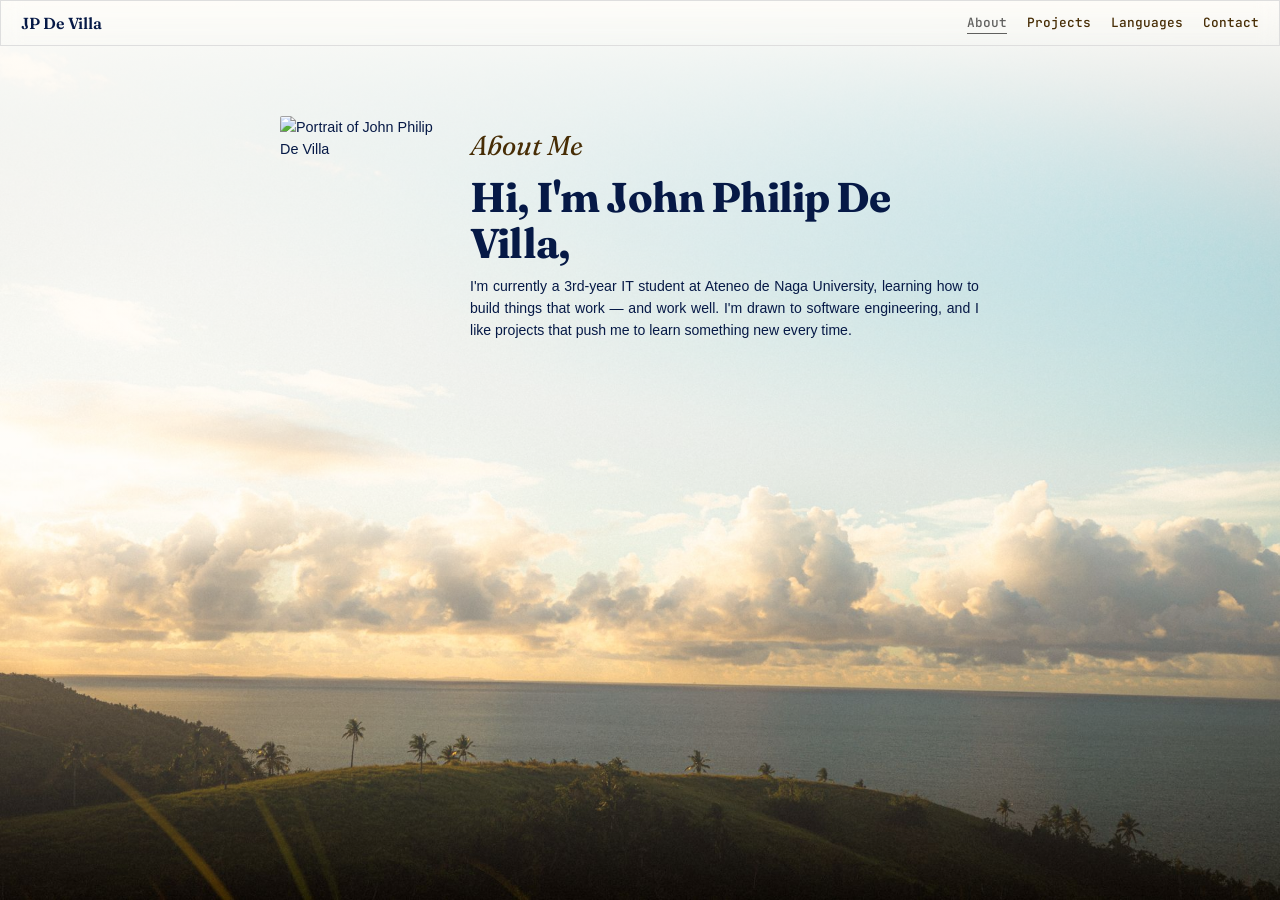
==== commit e31a1384: "Merge remote and resolve conflicts." ====
--- a/index.html
+++ b/index.html
@@ -3,30 +3,24 @@
 <head>
     <meta charset="UTF-8">
     <meta name="viewport" content="width=device-width, initial-scale=1.0">
-<<<<<<< HEAD
 
-    <!-- SEO -->
     <title>About — JP De Villa | IT Student & Aspiring Software Engineer</title>
     <meta name="description" content="John Philip De Villa is a 3rd-year IT student at Ateneo de Naga University building web and mobile projects while studying software engineering.">
     <meta name="robots" content="index, follow">
     <link rel="canonical" href="https://jpdevilla.example.com/index.html">
 
-    <!-- Open Graph -->
+   
     <meta property="og:type" content="profile">
     <meta property="og:title" content="About — JP De Villa">
     <meta property="og:description" content="John Philip De Villa is a 3rd-year IT student at Ateneo de Naga University building web and mobile projects while studying software engineering.">
     <meta property="og:url" content="https://jpdevilla.example.com/index.html">
     <meta property="og:image" content="https://jpdevilla.example.com/DSC05195.jpg">
 
-=======
-    <title>JP De Villa — About</title>
->>>>>>> fd6cbbb4cf8a76bad38ed101bbd43bb447f34913
     <link rel="preconnect" href="https://fonts.googleapis.com">
     <link rel="preconnect" href="https://fonts.gstatic.com" crossorigin>
     <link href="https://fonts.googleapis.com/css2?family=Fraunces:ital,wght@0,400;0,600;1,400;1,500&family=Inter:wght@400;500;600&family=JetBrains+Mono:wght@400;500&display=swap" rel="stylesheet">
     <link rel="stylesheet" href="styles.css">
     <link rel="stylesheet" href="https://cdnjs.cloudflare.com/ajax/libs/devicon/2.15.1/devicon.min.css">
-<<<<<<< HEAD
 
     <script type="application/ld+json">
     {
@@ -51,15 +45,6 @@
         <nav aria-label="Main navigation">
             <ul>
                 <li><a href="index.html" class="active" aria-current="page">About</a></li>
-=======
-</head>
-<body>
-    <header>
-        <h1 id="logo">JP De Villa</h1>
-        <nav>
-            <ul>
-                <li><a href="index.html" class="active">About</a></li>
->>>>>>> fd6cbbb4cf8a76bad38ed101bbd43bb447f34913
                 <li><a href="projects.html">Projects</a></li>
                 <li><a href="languages.html">Languages</a></li>
                 <li><a href="contact.html">Contact</a></li>
@@ -67,21 +52,12 @@
         </nav>
     </header>
 
-<<<<<<< HEAD
     <main id="main-content">
         <section id="about" aria-labelledby="about-heading">
             <div class="about-content">
                 <img src="DSC05195.jpg" alt="Portrait of John Philip De Villa" id="logo-image" width="160" height="240">
                 <div class="about-text">
                     <h2 id="about-heading">About Me</h2>
-=======
-    <main>
-        <section id="about">
-            <div class="about-content">
-                <img src="DSC05195.jpg" alt="Portrait of John Philip De Villa" id="logo-image">
-                <div class="about-text">
-                    <h2>About Me</h2>
->>>>>>> fd6cbbb4cf8a76bad38ed101bbd43bb447f34913
                     <p id="text-em"><b>Hi, I'm John Philip De Villa,</b></p>
                     <p id="text-description">
                         I'm currently a 3rd-year IT student at Ateneo de Naga University, learning how to build things
--- a/styles.css
+++ b/styles.css
@@ -11,31 +11,18 @@
     --font-display: 'Fraunces', Georgia, 'Times New Roman', serif;
     --font-body: 'Inter', -apple-system, BlinkMacSystemFont, 'Segoe UI', sans-serif;
     --font-mono: 'JetBrains Mono', ui-monospace, 'SF Mono', monospace;
-<<<<<<< HEAD
     --spacing-sm: 0.6rem;
     --spacing-md: 0.75rem;
     --spacing-lg: 1.25rem;
     --spacing-xl: 2.5rem;
     --max-width: 760px;
-=======
-    --spacing-sm: 0.9rem;
-    --spacing-md: 1rem;
-    --spacing-lg: 2rem;
-    --spacing-xl: 4rem;
-    --max-width: 900px;
->>>>>>> fd6cbbb4cf8a76bad38ed101bbd43bb447f34913
 }
 
 body {
     font-family: var(--font-body);
-<<<<<<< HEAD
     font-size: 0.9rem;
     color: var(--color-text);
     line-height: 1.55;
-=======
-    color: var(--color-text);
-    line-height: 1.6;
->>>>>>> fd6cbbb4cf8a76bad38ed101bbd43bb447f34913
     background-image:
         linear-gradient(rgb(255, 253, 249), rgba(0, 0, 0, 0)),
         url("sunset-bg.jpg");
@@ -47,36 +34,21 @@
 
 h2 {
     font-family: var(--font-display);
-<<<<<<< HEAD
     color: rgb(71, 45, 5);
     font-style: italic;
     font-size: clamp(1.5rem, 2.4vw, 1.7rem);
     margin-bottom: var(--spacing-md);
     font-weight: 400;
     line-height: 1.15;
-=======
-    font-style: italic;
-    font-size: clamp(2.2rem, 4vw, 2.4rem);
-    margin-bottom: var(--spacing-md);
-    font-weight: 400;
-    line-height: 1.2;
->>>>>>> fd6cbbb4cf8a76bad38ed101bbd43bb447f34913
 }
 
 p {
     max-width: 65ch;
-<<<<<<< HEAD
     font-size: 0.9rem;
 }
 
 a {
     color:  rgb(71, 45, 5);
-=======
-}
-
-a {
-    color: var(--color-primary);
->>>>>>> fd6cbbb4cf8a76bad38ed101bbd43bb447f34913
     text-decoration: none;
 }
 
@@ -87,7 +59,6 @@
 
 
 
-<<<<<<< HEAD
 .skip-link {
     position: absolute;
     left: -9999px;
@@ -106,19 +77,13 @@
     top: var(--spacing-md);
 }
 
-=======
->>>>>>> fd6cbbb4cf8a76bad38ed101bbd43bb447f34913
 header {
     display: flex;
     flex-wrap: wrap;
     align-items: center;
     justify-content: space-between;
     gap: var(--spacing-md);
-<<<<<<< HEAD
     padding: var(--spacing-sm) var(--spacing-lg);
-=======
-    padding: var(--spacing-md) var(--spacing-lg);
->>>>>>> fd6cbbb4cf8a76bad38ed101bbd43bb447f34913
     background: transparent;
     backdrop-filter: blur(10px);
     border: 0.5px solid rgb(222, 222, 222);
@@ -130,11 +95,7 @@
 #logo {
     font-family: var(--font-display);
     font-weight: 600;
-<<<<<<< HEAD
     font-size: 1rem;
-=======
-    font-size: 1.25rem;
->>>>>>> fd6cbbb4cf8a76bad38ed101bbd43bb447f34913
     color: var(--color-text);
 }
 
@@ -143,32 +104,22 @@
     gap: var(--spacing-lg);
     list-style: none;
     font-family: var(--font-mono);
-<<<<<<< HEAD
     font-size: 0.8rem;
 }
 
 header nav a {
    
     color: rgb(71, 45, 5);
-=======
-}
-
-header nav a {
-    color: var(--color-text);
->>>>>>> fd6cbbb4cf8a76bad38ed101bbd43bb447f34913
     font-weight: 500;
     padding-bottom: 2px;
     border-bottom: 1px solid transparent;
 }
 
-<<<<<<< HEAD
 header nav a:hover {
  border-bottom: 1px solid var(--color-primary);
     text-decoration: none; 
 }
 
-=======
->>>>>>> fd6cbbb4cf8a76bad38ed101bbd43bb447f34913
 header nav a.active {
     color: var(--color-primary);
     border-bottom: 1px solid var(--color-primary);
@@ -180,22 +131,11 @@
     max-width: var(--max-width);
     margin: 0 auto;
     padding: var(--spacing-xl) var(--spacing-lg);
-<<<<<<< HEAD
     margin-top: 30px;
 }
 
 .card-section {
     backdrop-filter: blur(10px);
-=======
-    margin-top: 250px ;
-}
-
-.card-section {
-    background: transparent;
-    backdrop-filter: blur(10px);
-    border: 0.5px solid rgb(222, 222, 222);
-    border-radius: 8px;
->>>>>>> fd6cbbb4cf8a76bad38ed101bbd43bb447f34913
 }
 
 
@@ -203,7 +143,6 @@
 .about-content {
     display: flex;
     flex-direction: column;
-<<<<<<< HEAD
     gap: 30px;
     text-align: left;
 }
@@ -211,16 +150,6 @@
 #logo-image {
     width: 160px;
     height: 240px;
-=======
-    align-items: center;
-    gap: var(--spacing-lg);
-    text-align: center;
-}
-
-#logo-image {
-    width: 220px;
-    height: 330px;
->>>>>>> fd6cbbb4cf8a76bad38ed101bbd43bb447f34913
     border-radius: 2px;
     object-fit: cover;
     flex-shrink: 0;
@@ -232,15 +161,9 @@
 
 #text-em {
     font-family: var(--font-display);
-<<<<<<< HEAD
     font-weight: 400;
     font-size: clamp(2.6rem, 3.2vw, 2.2rem);
     line-height: 1.12;
-=======
-    font-weight: 500;
-    font-size: clamp(2.3rem, 6.2vw, 4.6rem);
-    line-height: 1.08;
->>>>>>> fd6cbbb4cf8a76bad38ed101bbd43bb447f34913
     letter-spacing: -0.02em;
     max-width: 16ch;
     margin-bottom: var(--spacing-sm);
@@ -248,10 +171,7 @@
 
 #text-description {
     text-align: justify;
-<<<<<<< HEAD
     font-size: 0.88rem;
-=======
->>>>>>> fd6cbbb4cf8a76bad38ed101bbd43bb447f34913
 }
 
 @media (min-width: 640px) {
@@ -266,18 +186,12 @@
 #project-list {
     list-style: none;
     display: grid;
-<<<<<<< HEAD
     grid-template-columns: repeat(auto-fit, minmax(220px, 1fr));
     gap: var(--spacing-md);
-=======
-    grid-template-columns: repeat(auto-fit, minmax(260px, 1fr));
-    gap: var(--spacing-lg);
->>>>>>> fd6cbbb4cf8a76bad38ed101bbd43bb447f34913
     margin-top: var(--spacing-md);
 }
 
 .project-card {
-<<<<<<< HEAD
     padding: var(--spacing-md);
     border: none;
     border-radius: 8px;
@@ -286,32 +200,16 @@
     display: flex;
     flex-direction: column;
     gap: 0.5rem;
-=======
-    padding: var(--spacing-lg);
-    border: 0.5px solid rgb(222, 222, 222);
-    border-radius: 10px;
-    background: rgba(255, 255, 255, 0.4);
-    backdrop-filter: blur(10px);
-    display: flex;
-    flex-direction: column;
-    gap: var(--spacing-sm);
->>>>>>> fd6cbbb4cf8a76bad38ed101bbd43bb447f34913
     transition: transform 0.2s ease, box-shadow 0.2s ease;
 }
 
 .project-card:hover {
-<<<<<<< HEAD
     transform: translateY(-3px);
     box-shadow: 0 6px 18px rgba(0, 0, 0, 0.08);
-=======
-    transform: translateY(-4px);
-    box-shadow: 0 8px 24px rgba(0, 0, 0, 0.08);
->>>>>>> fd6cbbb4cf8a76bad38ed101bbd43bb447f34913
 }
 
 .project-card h3 {
     font-family: var(--font-display);
-<<<<<<< HEAD
     font-size: 1.05rem;
     font-weight: 600;
 }
@@ -324,27 +222,12 @@
     display: flex;
     flex-wrap: wrap;
     gap: 0.4rem;
-=======
-    font-size: 1.3rem;
-    font-weight: 600;
-}
-
-.project-tags {
-    display: flex;
-    flex-wrap: wrap;
-    gap: 0.5rem;
->>>>>>> fd6cbbb4cf8a76bad38ed101bbd43bb447f34913
 }
 
 .project-tags span {
     font-family: var(--font-mono);
-<<<<<<< HEAD
     font-size: 0.68rem;
     padding: 0.2rem 0.5rem;
-=======
-    font-size: 0.75rem;
-    padding: 0.25rem 0.6rem;
->>>>>>> fd6cbbb4cf8a76bad38ed101bbd43bb447f34913
     border-radius: 999px;
     background: rgba(0, 0, 0, 0.05);
     color: var(--color-text);
@@ -354,7 +237,6 @@
     margin-top: auto;
     font-family: var(--font-mono);
     font-weight: 500;
-<<<<<<< HEAD
     font-size: 0.8rem;
 }
 
@@ -369,23 +251,12 @@
      align-items: center;
     justify-content: center;
     gap: var(--spacing-sm);
-=======
-    font-size: 0.9rem;
-}
-
-
-#programming-languages ul {
-    display: flex;
-    flex-wrap: wrap;
-    gap: var(--spacing-md);
->>>>>>> fd6cbbb4cf8a76bad38ed101bbd43bb447f34913
     list-style: none;
     margin-top: var(--spacing-md);
 }
 
 #programming-languages li {
     display: flex;
-<<<<<<< HEAD
     flex-direction: row;
     align-items: center;
     justify-content: center;
@@ -398,22 +269,10 @@
     font-size: 0.75rem;
     min-width: 64px;
     margin-top: 30px;
-=======
-    flex-direction: column;
-    align-items: center;
-    gap: 0.4rem;
-    padding: var(--spacing-sm);
-    border: 0.5px solid rgb(222, 222, 222);
-    border-radius: 8px;
-    font-family: var(--font-mono);
-    font-size: 0.85rem;
-    min-width: 80px;
->>>>>>> fd6cbbb4cf8a76bad38ed101bbd43bb447f34913
     transition: transform 0.15s ease, border-color 0.15s ease;
 }
 
 #programming-languages li:hover {
-<<<<<<< HEAD
     transform: translateY(-2px);
     border-color: rgb(3, 65, 31);
 }
@@ -427,21 +286,12 @@
   font-family: var(--font-mono);
   margin-right: 30px;
   list-style: none;
-=======
-    transform: translateY(-3px);
-    border-color: var(--color-primary);
-}
-
-#programming-languages i {
-    font-size: 2rem;
->>>>>>> fd6cbbb4cf8a76bad38ed101bbd43bb447f34913
 }
 
 
 .contact-info footer {
     display: flex;
     flex-wrap: wrap;
-<<<<<<< HEAD
     gap: var(--spacing-sm);
     margin-top: 40px; 
 }
@@ -458,23 +308,6 @@
     border-color: rgb(71, 45, 5);
     text-decoration: none;
     color:  rgb(71, 45, 5);
-=======
-    gap: var(--spacing-md);
-}
-
-.contact-info footer a {
-    padding: 0.5rem 1rem;
-    border: 0.5px solid rgb(222, 222, 222);
-    border-radius: 999px;
-    font-family: var(--font-mono);
-    font-size: 0.9rem;
-}
-
-.contact-info footer a:hover {
-    border-color: var(--color-primary);
-    text-decoration: none;
-    color: var(--color-primary);
->>>>>>> fd6cbbb4cf8a76bad38ed101bbd43bb447f34913
 }
 
 @media (min-width: 640px) {
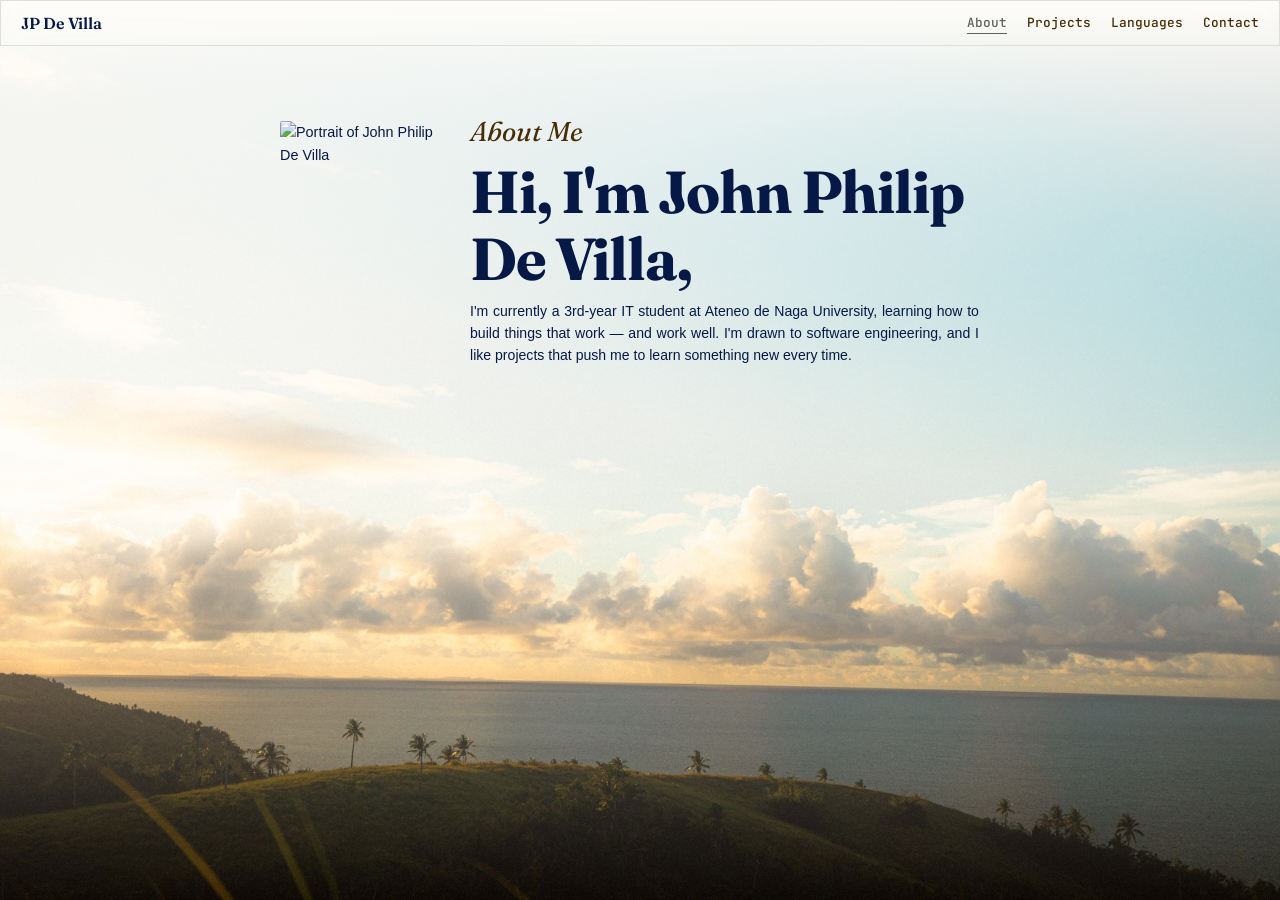
==== commit be34f819: "adjusts contents" ====
--- a/index.html
+++ b/index.html
@@ -4,12 +4,11 @@
     <meta charset="UTF-8">
     <meta name="viewport" content="width=device-width, initial-scale=1.0">
 
-    <title>About — JP De Villa | IT Student & Aspiring Software Engineer</title>
+    <title>JP De Villa</title>
     <meta name="description" content="John Philip De Villa is a 3rd-year IT student at Ateneo de Naga University building web and mobile projects while studying software engineering.">
     <meta name="robots" content="index, follow">
     <link rel="canonical" href="https://jpdevilla.example.com/index.html">
-
-   
+    <link rel="icon" href="favicon.png">
     <meta property="og:type" content="profile">
     <meta property="og:title" content="About — JP De Villa">
     <meta property="og:description" content="John Philip De Villa is a 3rd-year IT student at Ateneo de Naga University building web and mobile projects while studying software engineering.">
--- a/styles.css
+++ b/styles.css
@@ -162,7 +162,7 @@
 #text-em {
     font-family: var(--font-display);
     font-weight: 400;
-    font-size: clamp(2.6rem, 3.2vw, 2.2rem);
+    font-size: clamp(2.7rem, 30vw, 3.7rem);
     line-height: 1.12;
     letter-spacing: -0.02em;
     max-width: 16ch;
